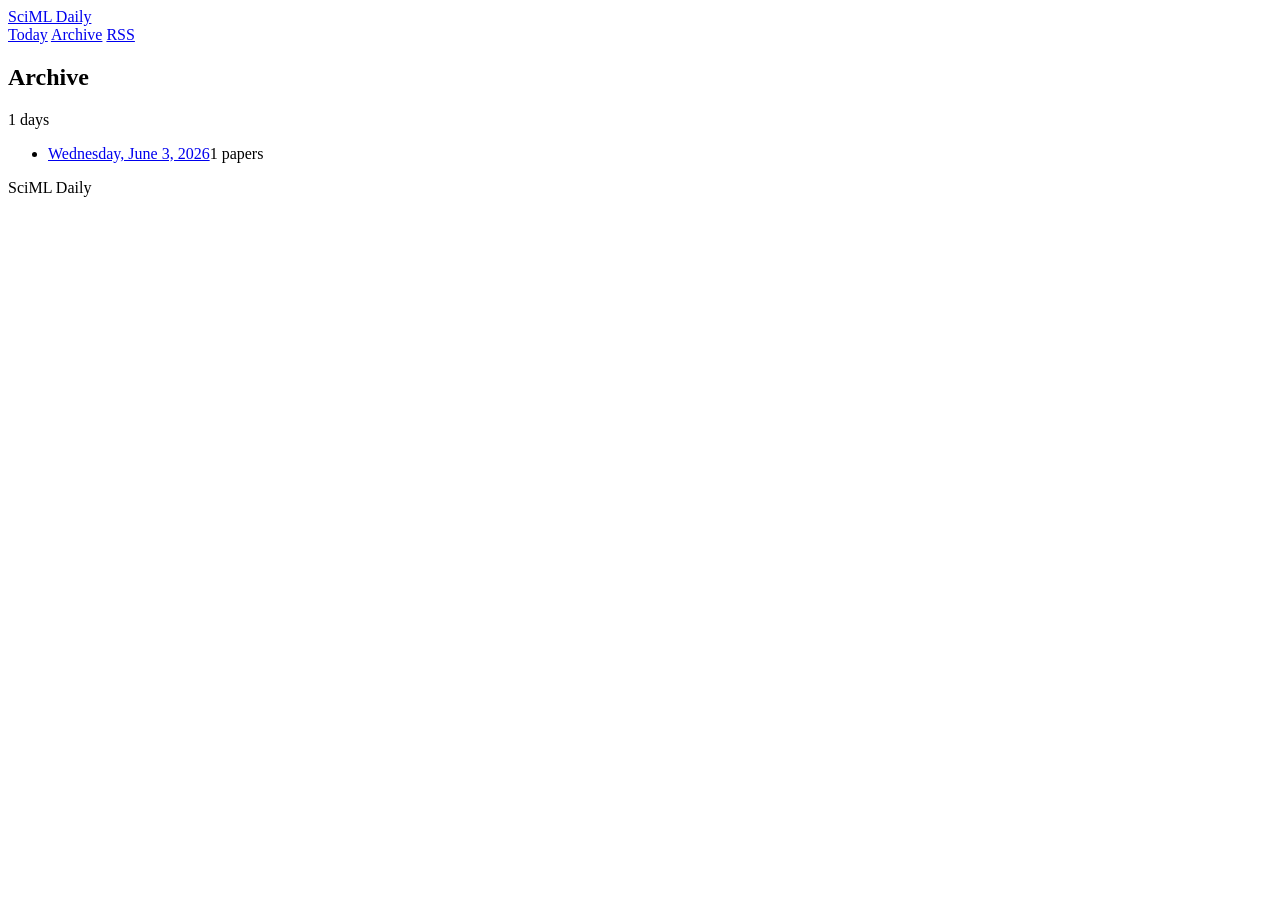
==== docs/archive.html @ 44451e2c "feat: static site + RSS with a modern morning-read UI Adds build.py (Jinja2 renderer), three templat" ====
<!DOCTYPE html>
<html lang="en">
<head>
<meta charset="utf-8">
<meta name="viewport" content="width=device-width, initial-scale=1">
<title>Archive · SciML Daily</title>
<link rel="preconnect" href="https://fonts.googleapis.com">
<link rel="preconnect" href="https://fonts.gstatic.com" crossorigin>
<link href="https://fonts.googleapis.com/css2?family=Newsreader:opsz,wght@6..72,400;6..72,600&family=Inter:wght@400;500;600&display=swap" rel="stylesheet">
<link rel="stylesheet" href="https://USERNAME.github.io/REPO/static/style.css">
</head>
<body>
<header class="topbar">
  <a class="brand" href="https://USERNAME.github.io/REPO/">SciML Daily</a>
  <nav>
    <a href="https://USERNAME.github.io/REPO/">Today</a>
    <a href="https://USERNAME.github.io/REPO/archive.html">Archive</a>
    <a href="https://USERNAME.github.io/REPO/feed.xml">RSS</a>
  </nav>
</header>
<main>
  <section class="masthead"><h1>Archive</h1><p class="count">1 days</p></section>
  <ul class="archive">
    
    <li><a href="https://USERNAME.github.io/REPO/day/2026-06-03.html">Wednesday, June 3, 2026</a><span>1 papers</span></li>
    
  </ul>
</main>
<footer><p>SciML Daily</p></footer>
</body>
</html>
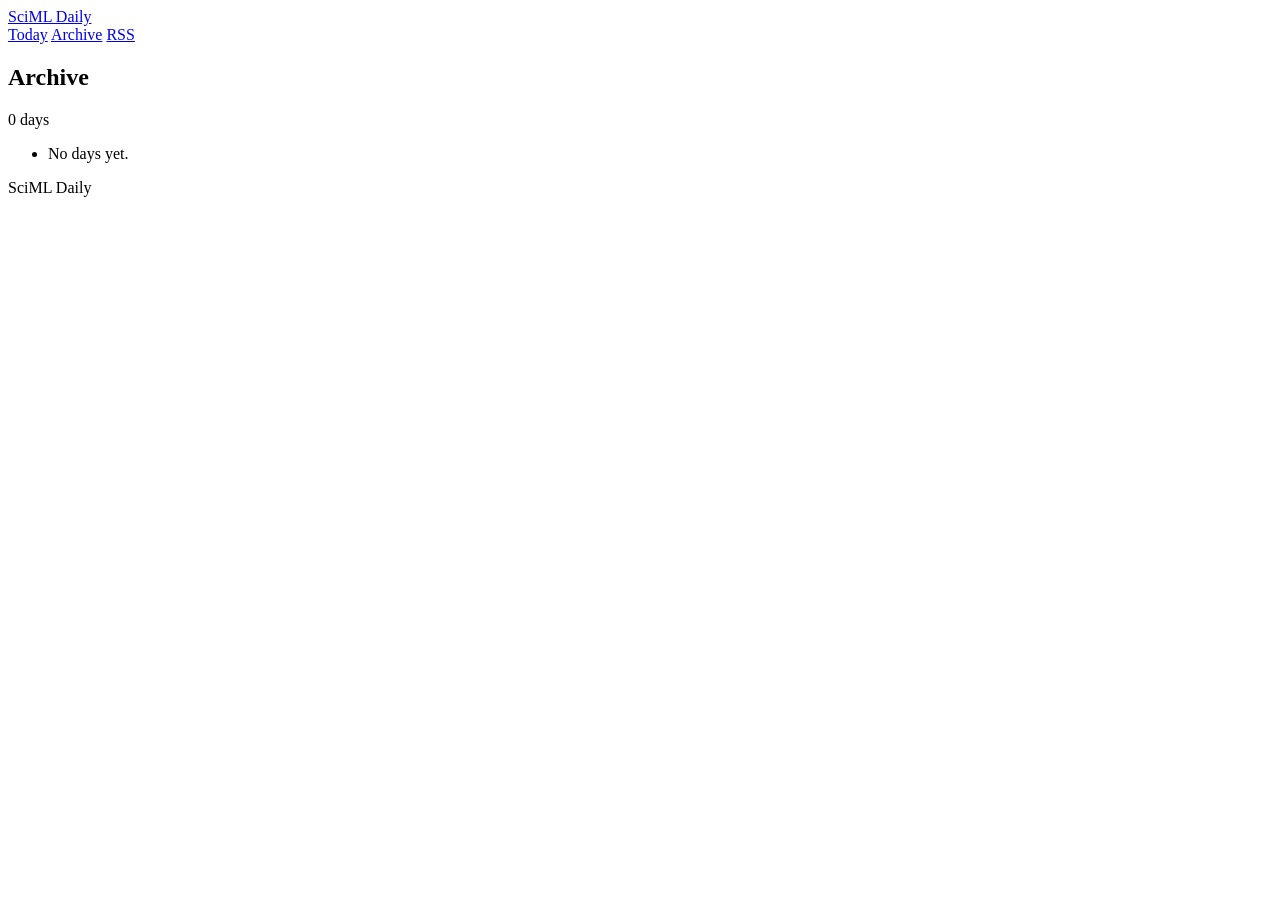
==== commit 8c758ab3: "docs: README; relocate plan out of docs/; ship clean empty-state site" ====
--- a/docs/archive.html
+++ b/docs/archive.html
@@ -19,10 +19,10 @@
   </nav>
 </header>
 <main>
-  <section class="masthead"><h1>Archive</h1><p class="count">1 days</p></section>
+  <section class="masthead"><h1>Archive</h1><p class="count">0 days</p></section>
   <ul class="archive">
     
-    <li><a href="https://USERNAME.github.io/REPO/day/2026-06-03.html">Wednesday, June 3, 2026</a><span>1 papers</span></li>
+    <li class="empty">No days yet.</li>
     
   </ul>
 </main>
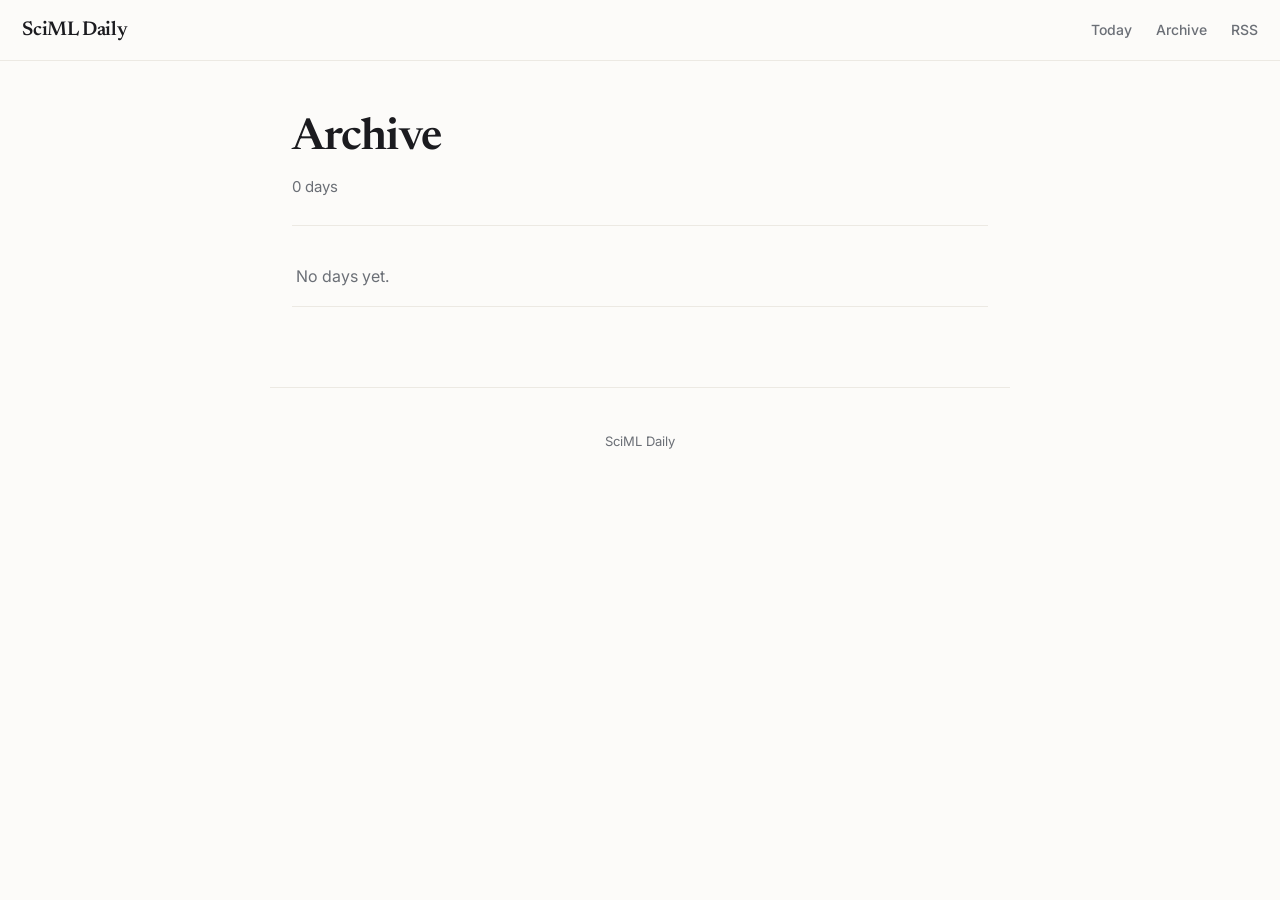
==== commit 1d658b57: "config: set SITE_URL to GitHub Pages URL; rerender site" ====
--- a/docs/archive.html
+++ b/docs/archive.html
@@ -7,15 +7,15 @@
 <link rel="preconnect" href="https://fonts.googleapis.com">
 <link rel="preconnect" href="https://fonts.gstatic.com" crossorigin>
 <link href="https://fonts.googleapis.com/css2?family=Newsreader:opsz,wght@6..72,400;6..72,600&family=Inter:wght@400;500;600&display=swap" rel="stylesheet">
-<link rel="stylesheet" href="https://USERNAME.github.io/REPO/static/style.css">
+<link rel="stylesheet" href="https://qile-j.github.io/sciml-daily/static/style.css">
 </head>
 <body>
 <header class="topbar">
-  <a class="brand" href="https://USERNAME.github.io/REPO/">SciML Daily</a>
+  <a class="brand" href="https://qile-j.github.io/sciml-daily/">SciML Daily</a>
   <nav>
-    <a href="https://USERNAME.github.io/REPO/">Today</a>
-    <a href="https://USERNAME.github.io/REPO/archive.html">Archive</a>
-    <a href="https://USERNAME.github.io/REPO/feed.xml">RSS</a>
+    <a href="https://qile-j.github.io/sciml-daily/">Today</a>
+    <a href="https://qile-j.github.io/sciml-daily/archive.html">Archive</a>
+    <a href="https://qile-j.github.io/sciml-daily/feed.xml">RSS</a>
   </nav>
 </header>
 <main>
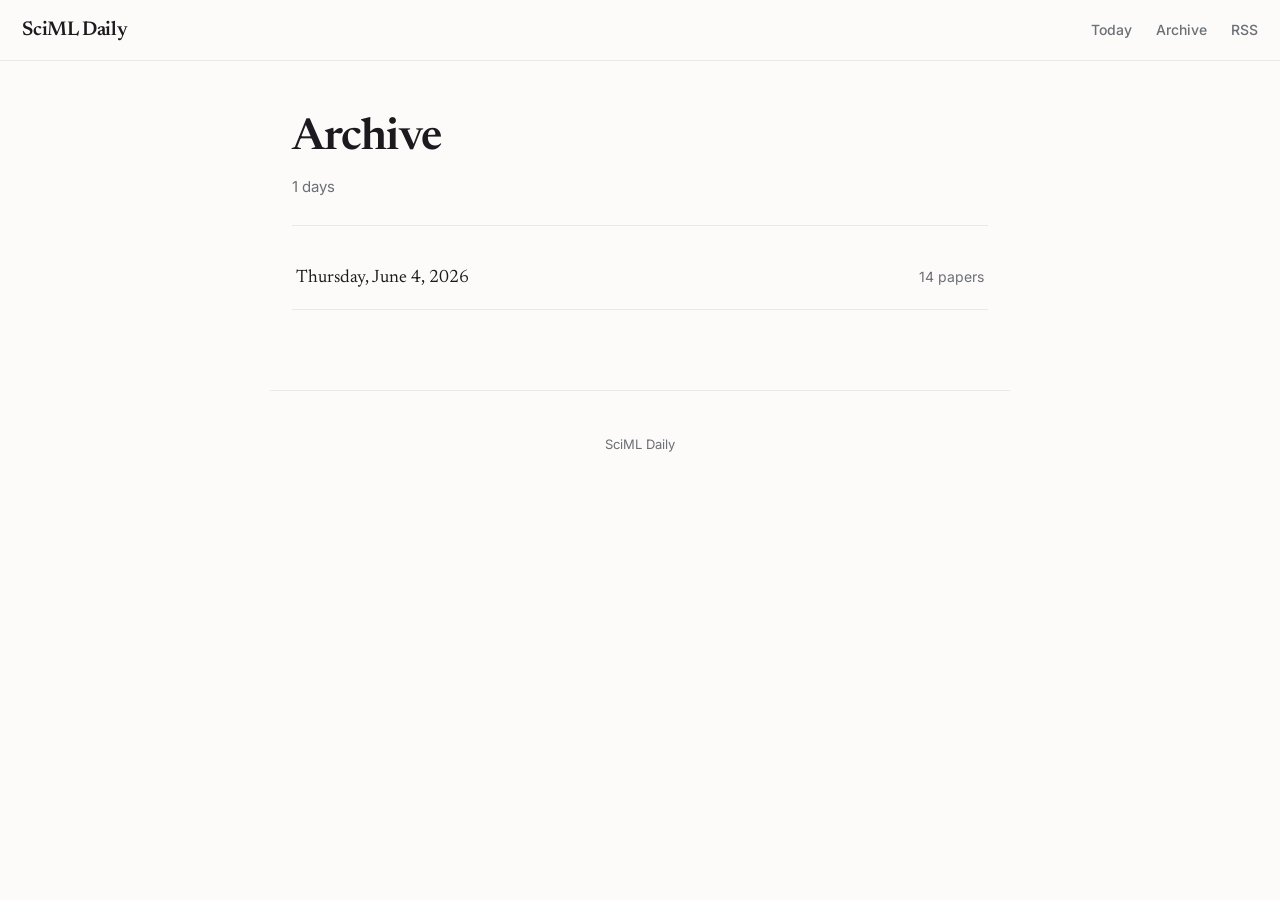
==== commit 17959da7: "daily 2026-06-04" ====
--- a/docs/archive.html
+++ b/docs/archive.html
@@ -19,10 +19,10 @@
   </nav>
 </header>
 <main>
-  <section class="masthead"><h1>Archive</h1><p class="count">0 days</p></section>
+  <section class="masthead"><h1>Archive</h1><p class="count">1 days</p></section>
   <ul class="archive">
     
-    <li class="empty">No days yet.</li>
+    <li><a href="https://qile-j.github.io/sciml-daily/day/2026-06-04.html">Thursday, June 4, 2026</a><span>14 papers</span></li>
     
   </ul>
 </main>
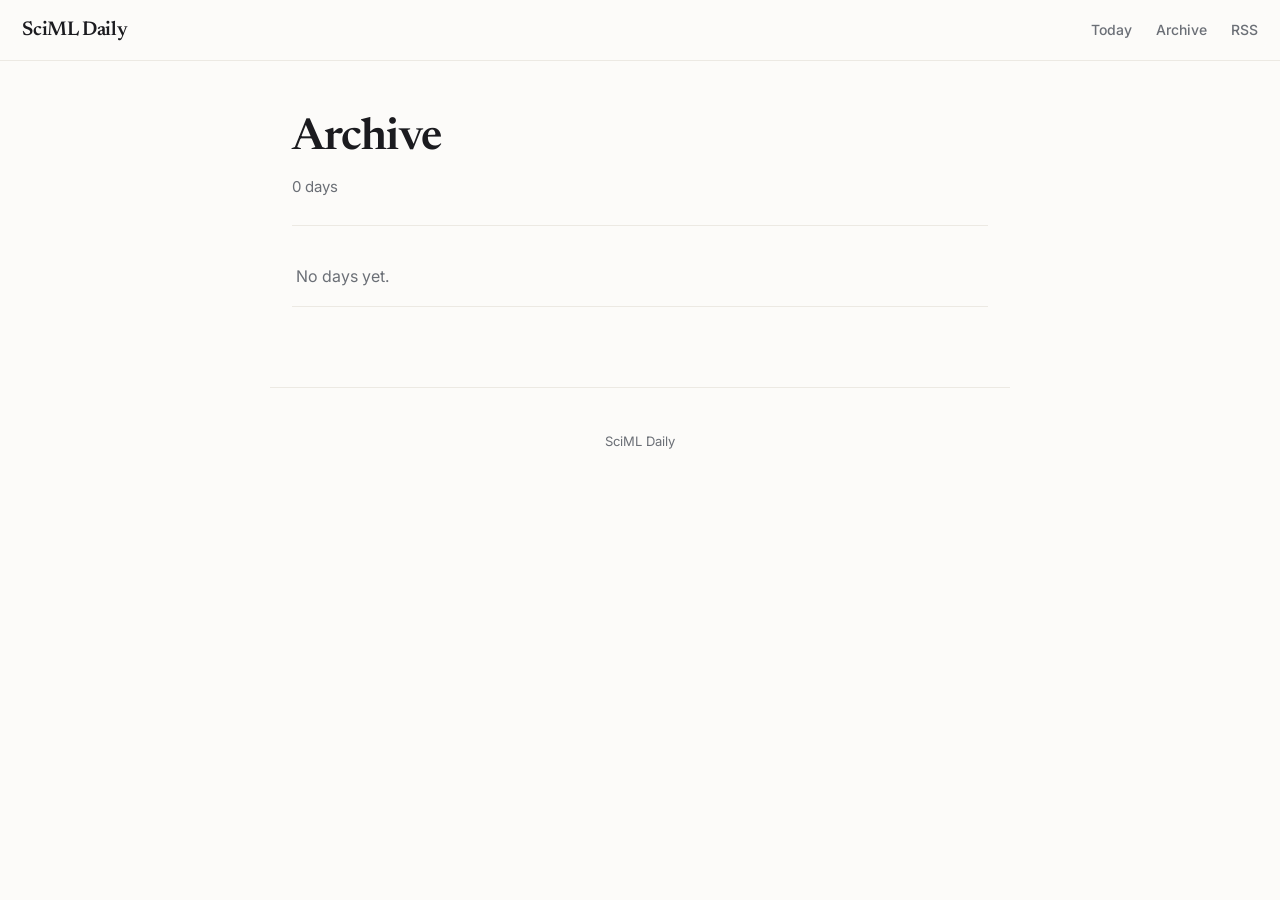
==== commit 08e6365c: "chore: reset feed to empty for a clean DeepSeek-only populate" ====
--- a/docs/archive.html
+++ b/docs/archive.html
@@ -19,10 +19,10 @@
   </nav>
 </header>
 <main>
-  <section class="masthead"><h1>Archive</h1><p class="count">1 days</p></section>
+  <section class="masthead"><h1>Archive</h1><p class="count">0 days</p></section>
   <ul class="archive">
     
-    <li><a href="https://qile-j.github.io/sciml-daily/day/2026-06-04.html">Thursday, June 4, 2026</a><span>14 papers</span></li>
+    <li class="empty">No days yet.</li>
     
   </ul>
 </main>
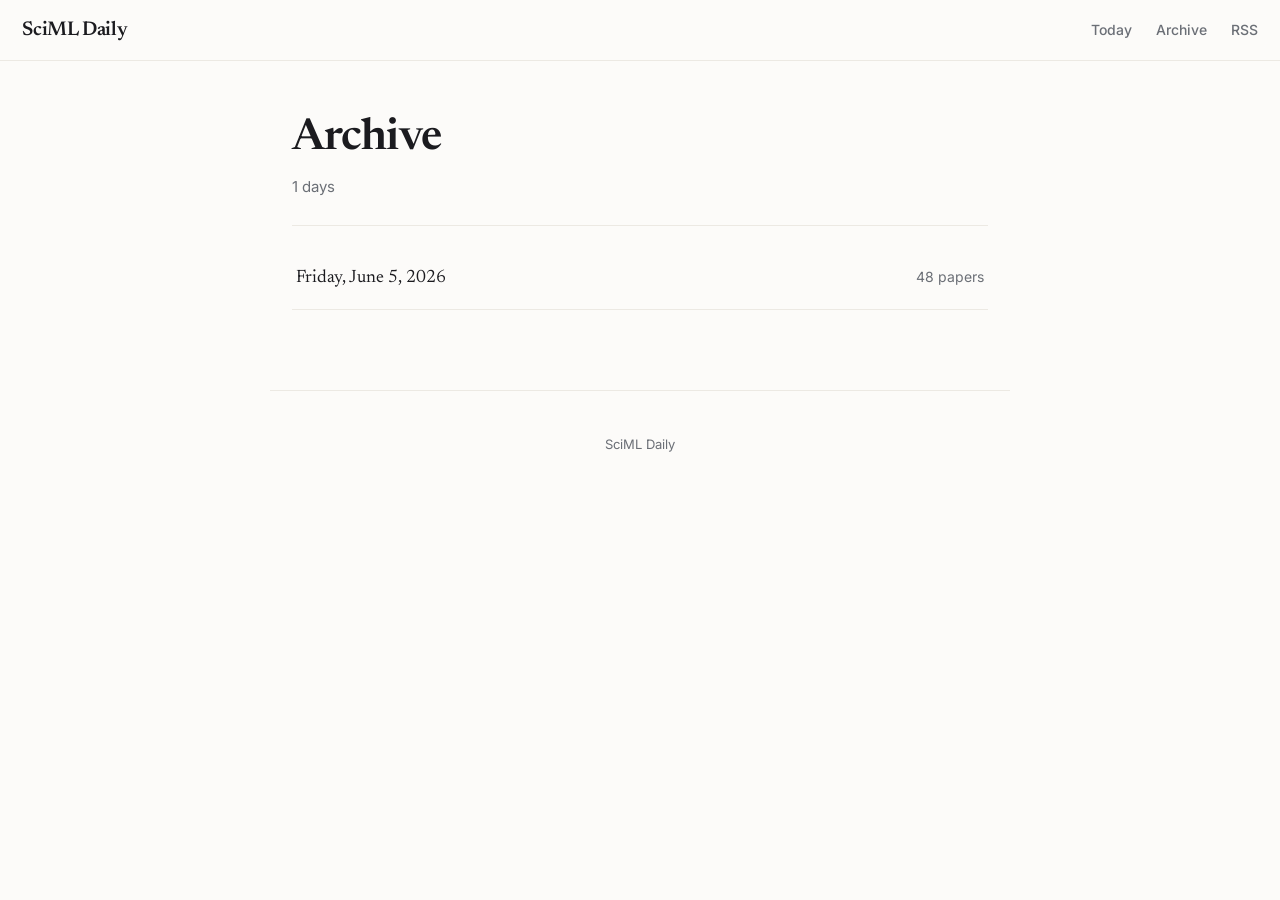
==== commit e47f78b0: "daily 2026-06-05" ====
--- a/docs/archive.html
+++ b/docs/archive.html
@@ -19,10 +19,10 @@
   </nav>
 </header>
 <main>
-  <section class="masthead"><h1>Archive</h1><p class="count">0 days</p></section>
+  <section class="masthead"><h1>Archive</h1><p class="count">1 days</p></section>
   <ul class="archive">
     
-    <li class="empty">No days yet.</li>
+    <li><a href="https://qile-j.github.io/sciml-daily/day/2026-06-05.html">Friday, June 5, 2026</a><span>48 papers</span></li>
     
   </ul>
 </main>
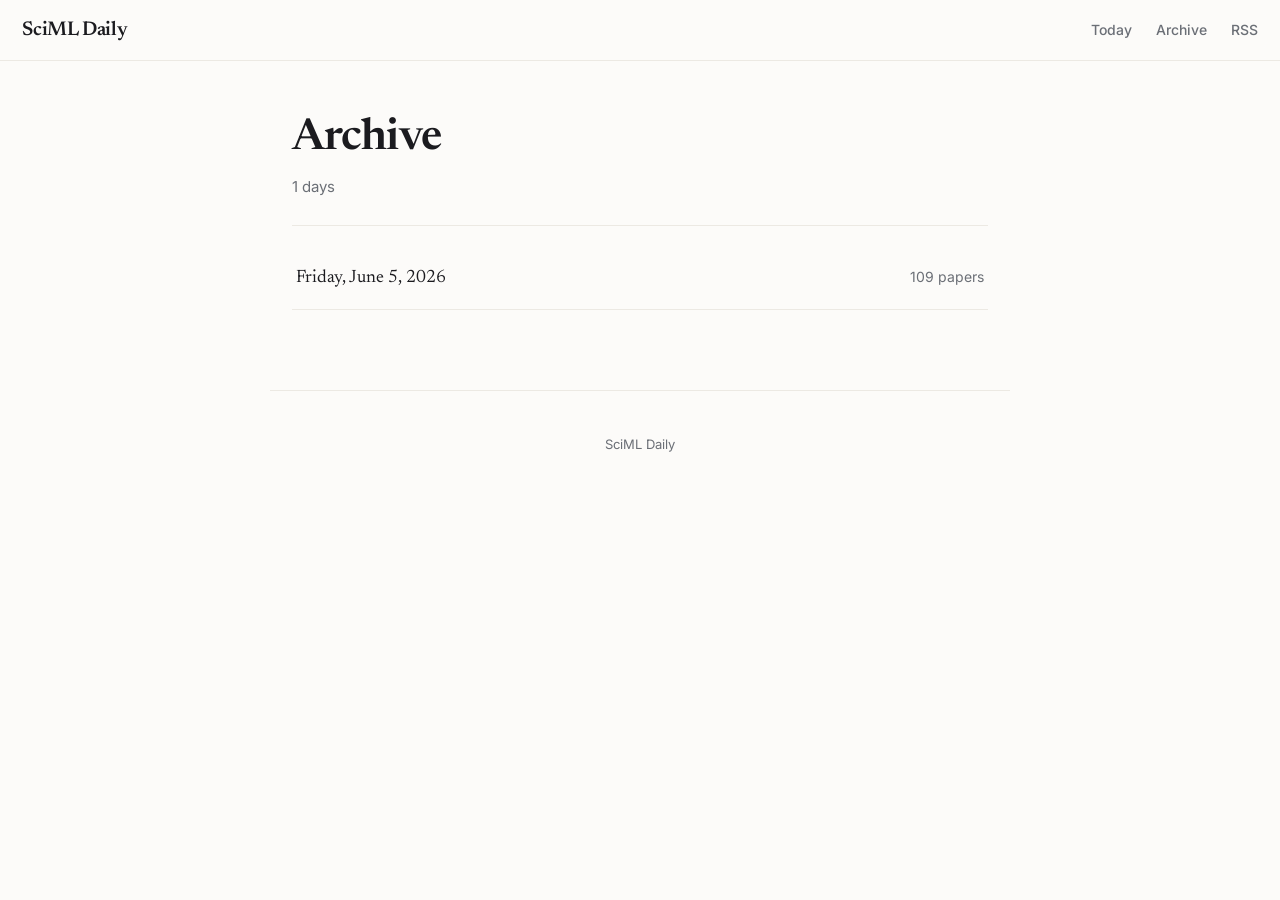
==== commit ad658fc4: "daily 2026-06-05" ====
--- a/docs/archive.html
+++ b/docs/archive.html
@@ -22,7 +22,7 @@
   <section class="masthead"><h1>Archive</h1><p class="count">1 days</p></section>
   <ul class="archive">
     
-    <li><a href="https://qile-j.github.io/sciml-daily/day/2026-06-05.html">Friday, June 5, 2026</a><span>48 papers</span></li>
+    <li><a href="https://qile-j.github.io/sciml-daily/day/2026-06-05.html">Friday, June 5, 2026</a><span>109 papers</span></li>
     
   </ul>
 </main>
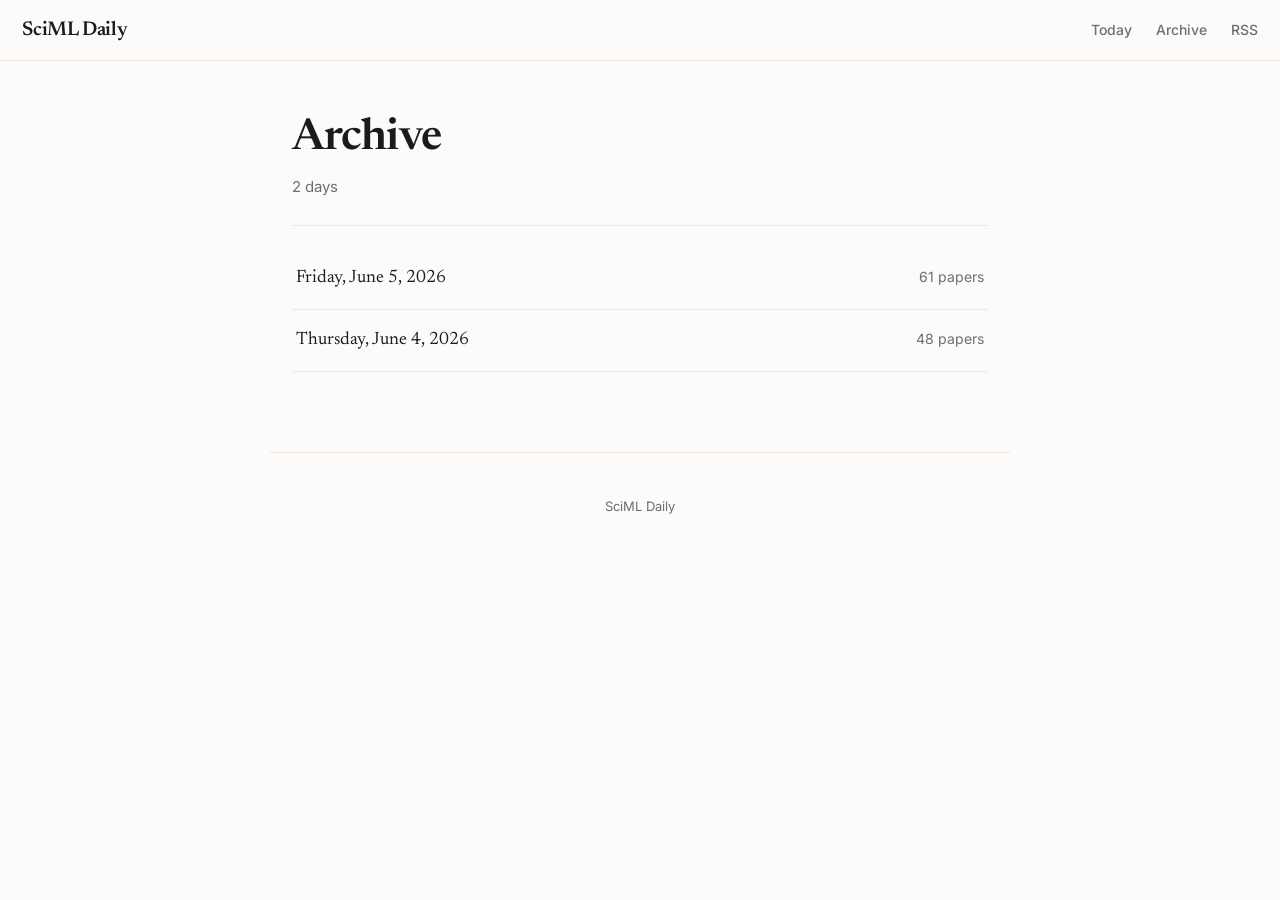
==== commit 0b4da5b6: "fix: split merged archive day — re-stamp yesterday's 48 papers to 2026-06-04 The 06-04 manual run ex" ====
--- a/docs/archive.html
+++ b/docs/archive.html
@@ -19,10 +19,12 @@
   </nav>
 </header>
 <main>
-  <section class="masthead"><h1>Archive</h1><p class="count">1 days</p></section>
+  <section class="masthead"><h1>Archive</h1><p class="count">2 days</p></section>
   <ul class="archive">
     
-    <li><a href="https://qile-j.github.io/sciml-daily/day/2026-06-05.html">Friday, June 5, 2026</a><span>109 papers</span></li>
+    <li><a href="https://qile-j.github.io/sciml-daily/day/2026-06-05.html">Friday, June 5, 2026</a><span>61 papers</span></li>
+    
+    <li><a href="https://qile-j.github.io/sciml-daily/day/2026-06-04.html">Thursday, June 4, 2026</a><span>48 papers</span></li>
     
   </ul>
 </main>
